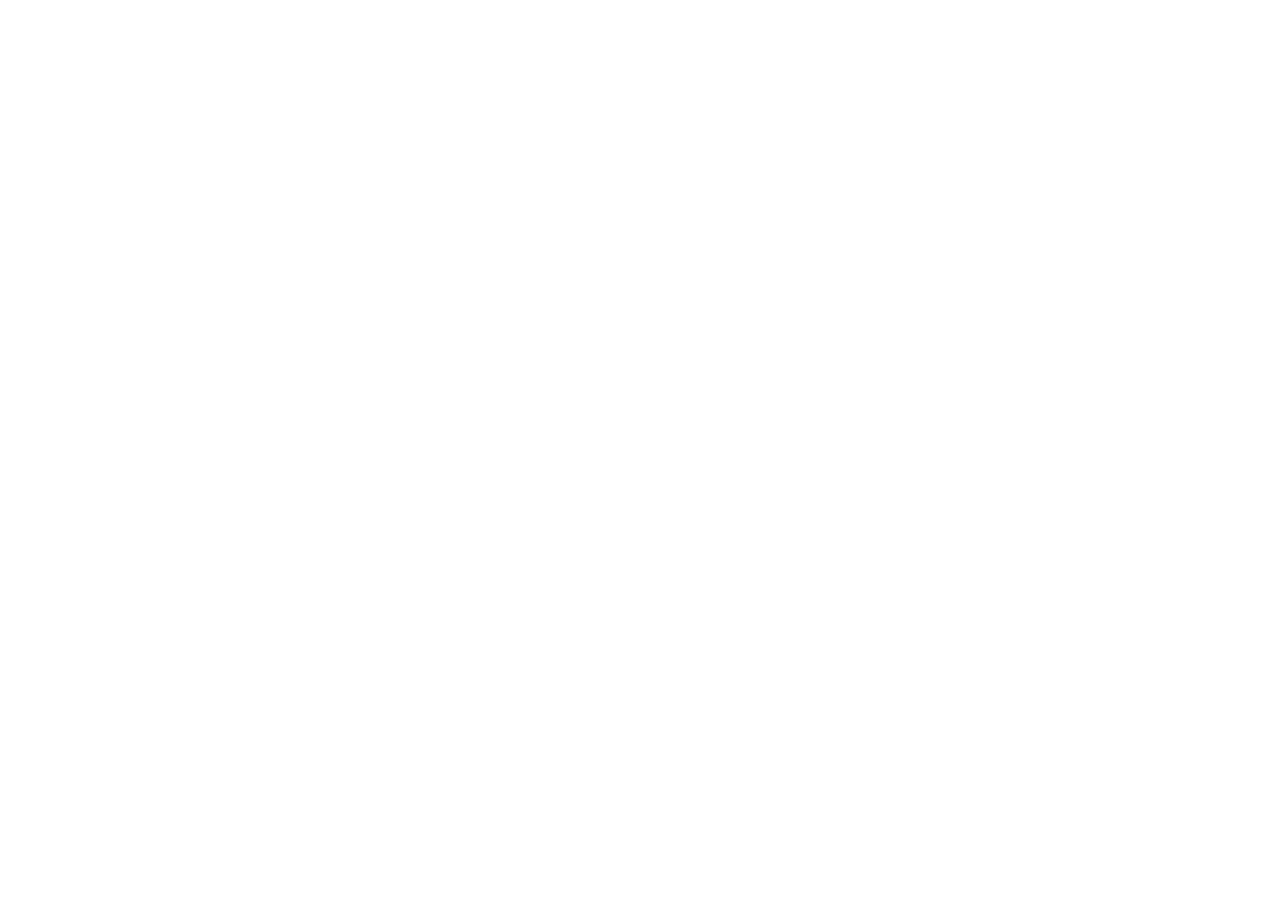
==== WeatherBox/index.html @ c3919cfa "Weather-Box" ====
<!DOCTYPE html>
<html lang="en">

<head>
    <meta charset="UTF-8">
    <meta http-equiv="X-UA-Compatible" content="IE=edge">
    <meta name="viewport" content="width=device-width, initial-scale=1.0">
    <title>Weather Box</title>
    <link rel="stylesheet" href="style.css">
    <link href='https://unpkg.com/boxicons@2.1.4/css/boxicons.min.css' rel='stylesheet'>
</head>

<body>


    <script src="script.js"></script>
</body>

</html>
---- WeatherBox/style.css ----
@import url("https://fonts.googleapis.com/css2?family=Poppins:wght@300;400;500;600;700;800;900&display=swap");

* {
  font-family: "Poppins", sans-serif;
}
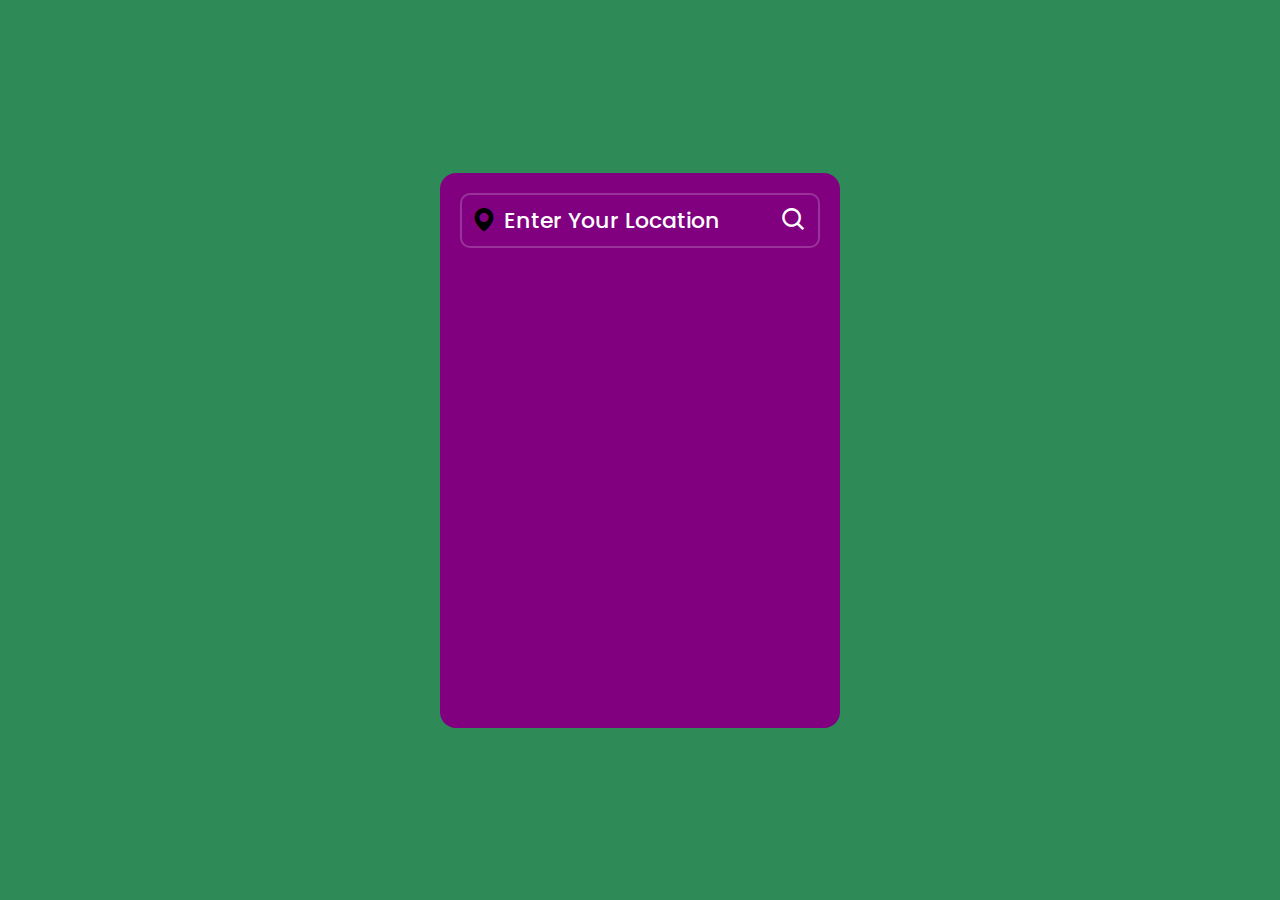
==== commit 31a1cfe8: "Version 1" ====
--- a/WeatherBox/index.html
+++ b/WeatherBox/index.html
@@ -11,7 +11,13 @@
 </head>
 
 <body>
-
+    <div class="container">
+			<div class="search-box">
+				<i class="bx bxs-map"></i>
+				<input type="text" placeholder="Enter your location">
+				<button class="bx bx-search"></button>
+			</div>
+		</div>
 
     <script src="script.js"></script>
 </body>
--- a/WeatherBox/style.css
+++ b/WeatherBox/style.css
@@ -1,5 +1,66 @@
 @import url("https://fonts.googleapis.com/css2?family=Poppins:wght@300;400;500;600;700;800;900&display=swap");
 
 * {
+  margin: 0;
+  padding: 0;
+  box-sizing: border-box;
   font-family: "Poppins", sans-serif;
+}
+body {
+  display: flex;
+  justify-content: center;
+  align-items: center;
+  min-height: 100vh;
+  background: seagreen;
+}
+.container{
+  position: relative;
+  width: 400px;
+  height: 555px;
+  border-radius: 16px;
+  background: purple;
+  padding: 20px;
+}
+.search-box {
+  position: relative;
+  width: 100%;
+  height: 55px;
+  display: flex;
+  align-items: center;
+}
+.search-box i {
+  position: absolute;
+  left: 10px;
+  font-size: 28px;
+}
+.search-box input {
+  position: absolute;
+  width: 100%;
+  height: 100%;
+  background: transparent;
+  border: 2px solid rgba(255, 255, 255, .2);
+  outline: none;
+  border-radius: 10px;
+  font-size: 22px;
+  color: #fff;
+  font-weight: 500;
+  text-transform: uppercase;
+  padding: 0 48px 0 42px;
+}
+.search-box input::placeholder {
+  color: #fff;
+  text-transform: capitalize;
+}
+.search-box button {
+  position: absolute;
+  right: 0;
+  width: 40px;
+  height: 100%;
+  background: transparent;
+  border: none;
+  outline: none;
+  font-size: 28px;
+  color:#fff;
+  padding: 0 40px 0 5px;
+  cursor: pointer;
 }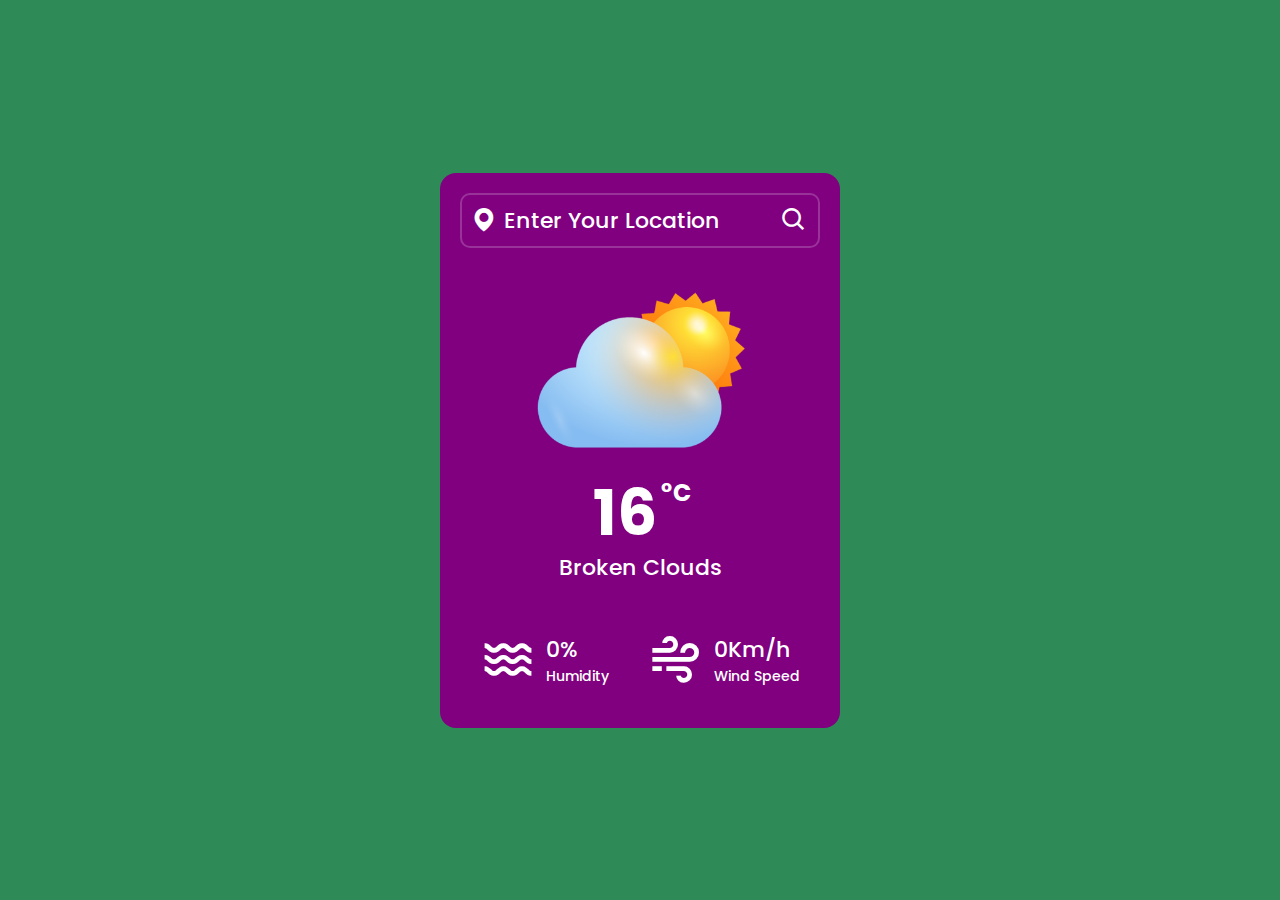
==== commit fb458ceb: "Version 2" ====
--- a/WeatherBox/index.html
+++ b/WeatherBox/index.html
@@ -17,7 +17,42 @@
 				<input type="text" placeholder="Enter your location">
 				<button class="bx bx-search"></button>
 			</div>
+			<div class="weather-box">
+				<div class="box">
+					<div class="info-weather">
+						<div class="weather">
+							<img src="images/cloud.png" alt="">
+							<p class="temperature">16<span>°C</span></p>
+							<p class="description">Broken Clouds</p>
+						</div>
+					</div>
+				</div>
+			</div>
+			<div class="weather-details">
+
+				<div class="humidity">
+					<i class="bx bx-water"></i>
+					<div class="text">
+						<div class="info-humidity">
+							<span>0%</span>
+						</div>
+						<p>Humidity</p>
+					</div>
+				</div>
+
+				<div class="wind">
+					<i class="bx bx-wind"></i>
+					<div class="text">
+						<div class="info-wind">
+							<span>0Km/h</span>
+						</div>
+						<p>Wind Speed</p>
+					</div>
+				</div>
+
+			</div>
 		</div>
+		
 
     <script src="script.js"></script>
 </body>
--- a/WeatherBox/style.css
+++ b/WeatherBox/style.css
@@ -20,6 +20,7 @@
   border-radius: 16px;
   background: purple;
   padding: 20px;
+  color: #fff;
 }
 .search-box {
   position: relative;
@@ -63,4 +64,63 @@
   color:#fff;
   padding: 0 40px 0 5px;
   cursor: pointer;
-}+}
+.weather-box {
+  text-align: center;
+  margin: 40px 0;
+}
+.weather-box img {
+  width: 60%;
+}
+.weather-box .temperature {
+  position: relative;
+  font-size: 64px;
+  line-height: 1;
+  font-weight: 700;
+  margin: 20px 0 6px -30px;
+}
+.weather-box .temperature span {
+  position: absolute;
+  font-size: 24px;
+  margin-left: 4px;
+}
+.weather-box .description {
+  font-size: 22px;
+  font-weight: 500;
+  text-transform: capitalize;
+}
+.weather-details {
+  position: absolute;
+  bottom: 40px;
+  left: 0;
+  width: 100%;
+  padding: 0 20px;
+  display: flex;
+}
+.weather-details .humidity, 
+.weather-details .wind {
+  display: flex;
+  align-items: center;
+  width: 50%;
+}
+.weather-details .humidity {
+  padding-left: 20px;
+  justify-content: flex-start;
+}
+.weather-details .wind {
+  padding-right: 20px;
+  justify-content: flex-end;
+}
+.weather-details i {
+  font-size: 56px;
+  margin-right: 10px;
+}
+.weather-details span {
+  display: inline-block;  
+  font-size: 22px;
+  font-weight: 500;
+}
+.weather-details p {
+  font-size: 14px;
+  font-weight: 500;
+}
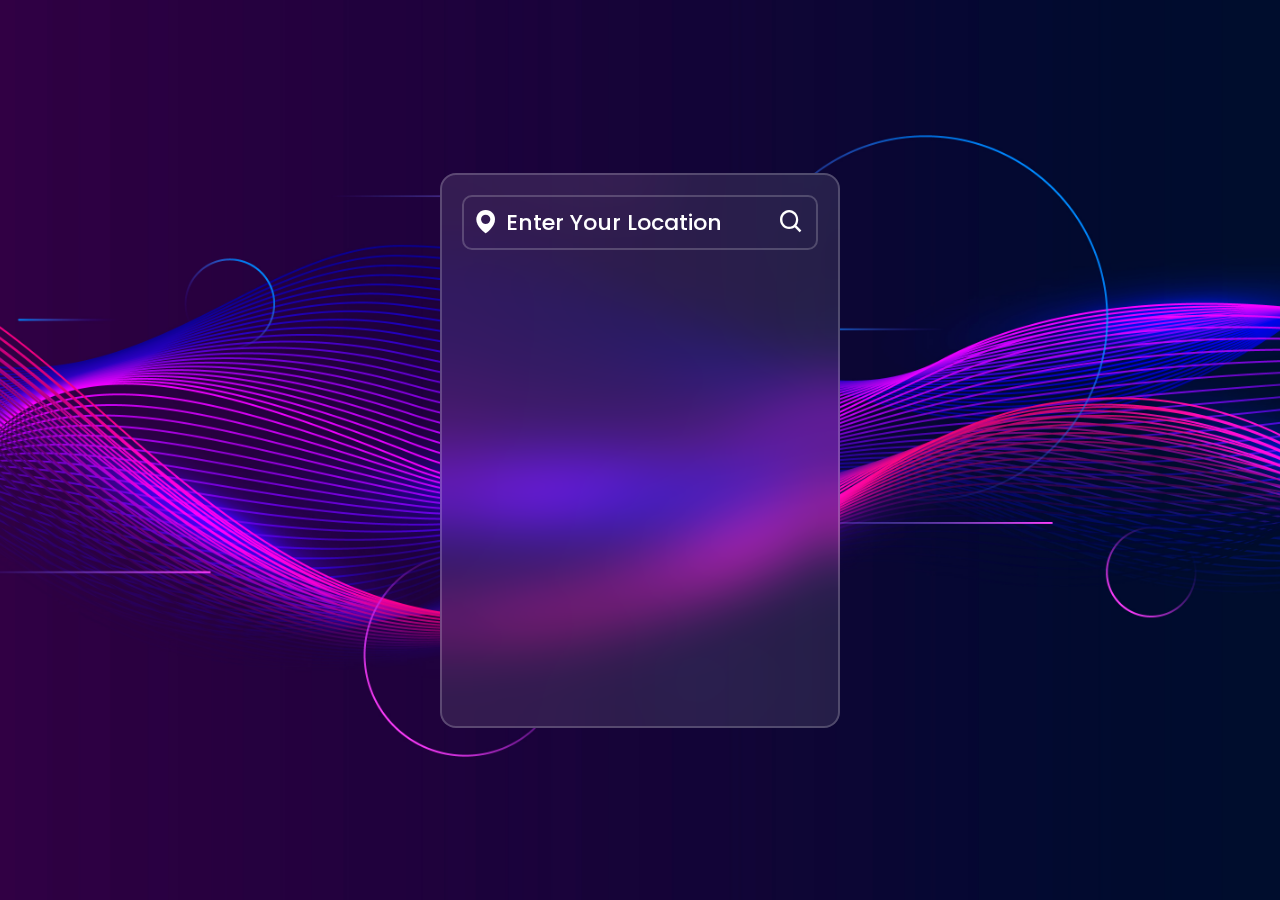
==== commit be675d7d: "Back-end Complete" ====
--- a/WeatherBox/index.html
+++ b/WeatherBox/index.html
@@ -22,7 +22,7 @@
 					<div class="info-weather">
 						<div class="weather">
 							<img src="images/cloud.png" alt="">
-							<p class="temperature">16<span>°C</span></p>
+							<p class="temperature">0<span>°C</span></p>
 							<p class="description">Broken Clouds</p>
 						</div>
 					</div>
@@ -51,6 +51,13 @@
 				</div>
 
 			</div>
+
+			<div class="not-found">
+				<div class="box">
+					<img src="images/404.png" alt="">
+					<p>Oops! Location not found!</p>
+				</div>
+			</div>
 		</div>
 		
 
--- a/WeatherBox/style.css
+++ b/WeatherBox/style.css
@@ -11,14 +11,18 @@
   justify-content: center;
   align-items: center;
   min-height: 100vh;
-  background: seagreen;
+  background: url('images/background.jpg');
+  background-size: cover;
+  background-position: center;
 }
 .container{
   position: relative;
   width: 400px;
   height: 555px;
   border-radius: 16px;
-  background: purple;
+  background: rgba(255, 255, 255, .1);
+  backdrop-filter: blur(30px);
+  border: 2px solid rgba(255, 255, 255, 0.2);
   padding: 20px;
   color: #fff;
 }
@@ -69,6 +73,18 @@
   text-align: center;
   margin: 40px 0;
 }
+
+.weather-box,
+.weather-details,
+.not-found{
+  visibility: hidden;
+}
+.weather-box.active,
+.weather-details.active,
+.not-found.active{
+  visibility: visible;
+}
+
 .weather-box img {
   width: 60%;
 }
@@ -124,3 +140,19 @@
   font-size: 14px;
   font-weight: 500;
 }
+.not-found {
+  position: absolute;
+  top: 0;
+  left: 0;
+  width: 100%;
+  text-align: center;
+  margin-top: 110px;
+}
+.not-found img{
+  width: 65%;
+}
+.not-found p {
+  font-size: 22px;
+  font-weight: 500;
+  margin-top: 12px;
+}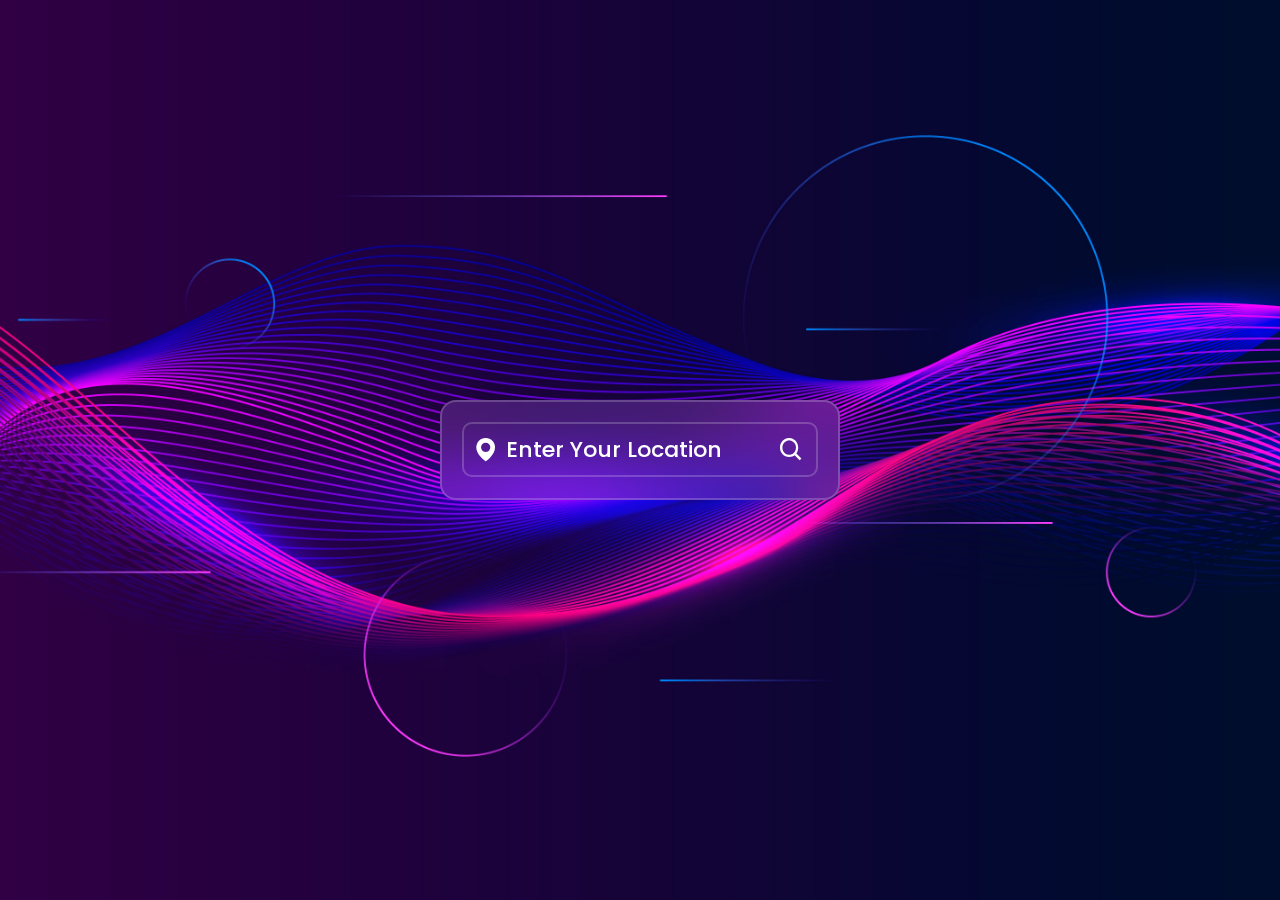
==== commit 8a310dc7: "more transitions plus optimization" ====
--- a/WeatherBox/index.html
+++ b/WeatherBox/index.html
@@ -17,6 +17,8 @@
 				<input type="text" placeholder="Enter your location">
 				<button class="bx bx-search"></button>
 			</div>
+
+			<p class="city-hide">city hide</p>
 			<div class="weather-box">
 				<div class="box">
 					<div class="info-weather">
@@ -28,6 +30,7 @@
 					</div>
 				</div>
 			</div>
+
 			<div class="weather-details">
 
 				<div class="humidity">
--- a/WeatherBox/style.css
+++ b/WeatherBox/style.css
@@ -14,17 +14,19 @@
   background: url('images/background.jpg');
   background-size: cover;
   background-position: center;
+  overflow: hidden;
 }
 .container{
   position: relative;
   width: 400px;
-  height: 555px;
+  height: 100px;
   border-radius: 16px;
   background: rgba(255, 255, 255, .1);
   backdrop-filter: blur(30px);
   border: 2px solid rgba(255, 255, 255, 0.2);
   padding: 20px;
   color: #fff;
+  transition: height .6s ease;
 }
 .search-box {
   position: relative;
@@ -77,6 +79,7 @@
 .weather-box,
 .weather-details,
 .not-found{
+  overflow: hidden;
   visibility: hidden;
 }
 .weather-box.active,
@@ -85,6 +88,25 @@
   visibility: visible;
 }
 
+.weather-box .box,
+.not-found .box {
+  transform: translateY(-100%);
+}
+.weather-box.active .box,
+.not-found.active .box {
+  transform: translateY(0%);
+  transition: transform 1s ease;
+  transition-delay: .6s;
+}
+.weather-box .box .info-weather{
+  transform: translateY(-120%);
+}
+.container.active .weather-details .humidity .info-humidity, 
+.container.active .weather-details .wind .info-wind,
+.container.active .weather-box .box .info-weather {
+  transform: translateY(0%);
+  transition: transform 1s ease;
+}
 .weather-box img {
   width: 60%;
 }
@@ -118,6 +140,18 @@
   display: flex;
   align-items: center;
   width: 50%;
+  transform: translateY(-100%);
+}
+.weather-details.active .humidity, 
+.weather-details.active .wind {
+  transform: translateY(0%);
+  transition: transform 1s ease;
+  transition-delay: 1.2s;
+}
+.weather-details .humidity .info-humidity, 
+.weather-details .wind .info-wind{
+  transform: translateY(-100%);
+  overflow: hidden;
 }
 .weather-details .humidity {
   padding-left: 20px;
@@ -155,4 +189,38 @@
   font-size: 22px;
   font-weight: 500;
   margin-top: 12px;
+}
+.city-hide {
+  display: none;
+}
+#clone-info-weather,
+#clone-info-humidity,
+#clone-info-wind {
+  position: absolute;
+  transform: translateY(-100%);
+}
+
+#clone-info-weather .weather {
+  transform: translateY(120%);
+  transition: transform 1s ease, opacity 0s;
+  transition-delay: 0s, 2s;
+}
+.weather-box:not(.active) #clone-info-weather .weather{
+  opacity: 0;
+  transition-delay: 0s;
+}
+
+.active-clone#clone-info-weather .weather {
+  transform: translateY(0%);
+}
+
+#clone-info-humidity span,
+#clone-info-wind span {
+  transform: translateY(100%);
+  transition: transform 1s ease;
+}
+
+.active-clone#clone-info-humidity span,
+.active-clone#clone-info-wind span {
+  transform: translateY(0%);
 }